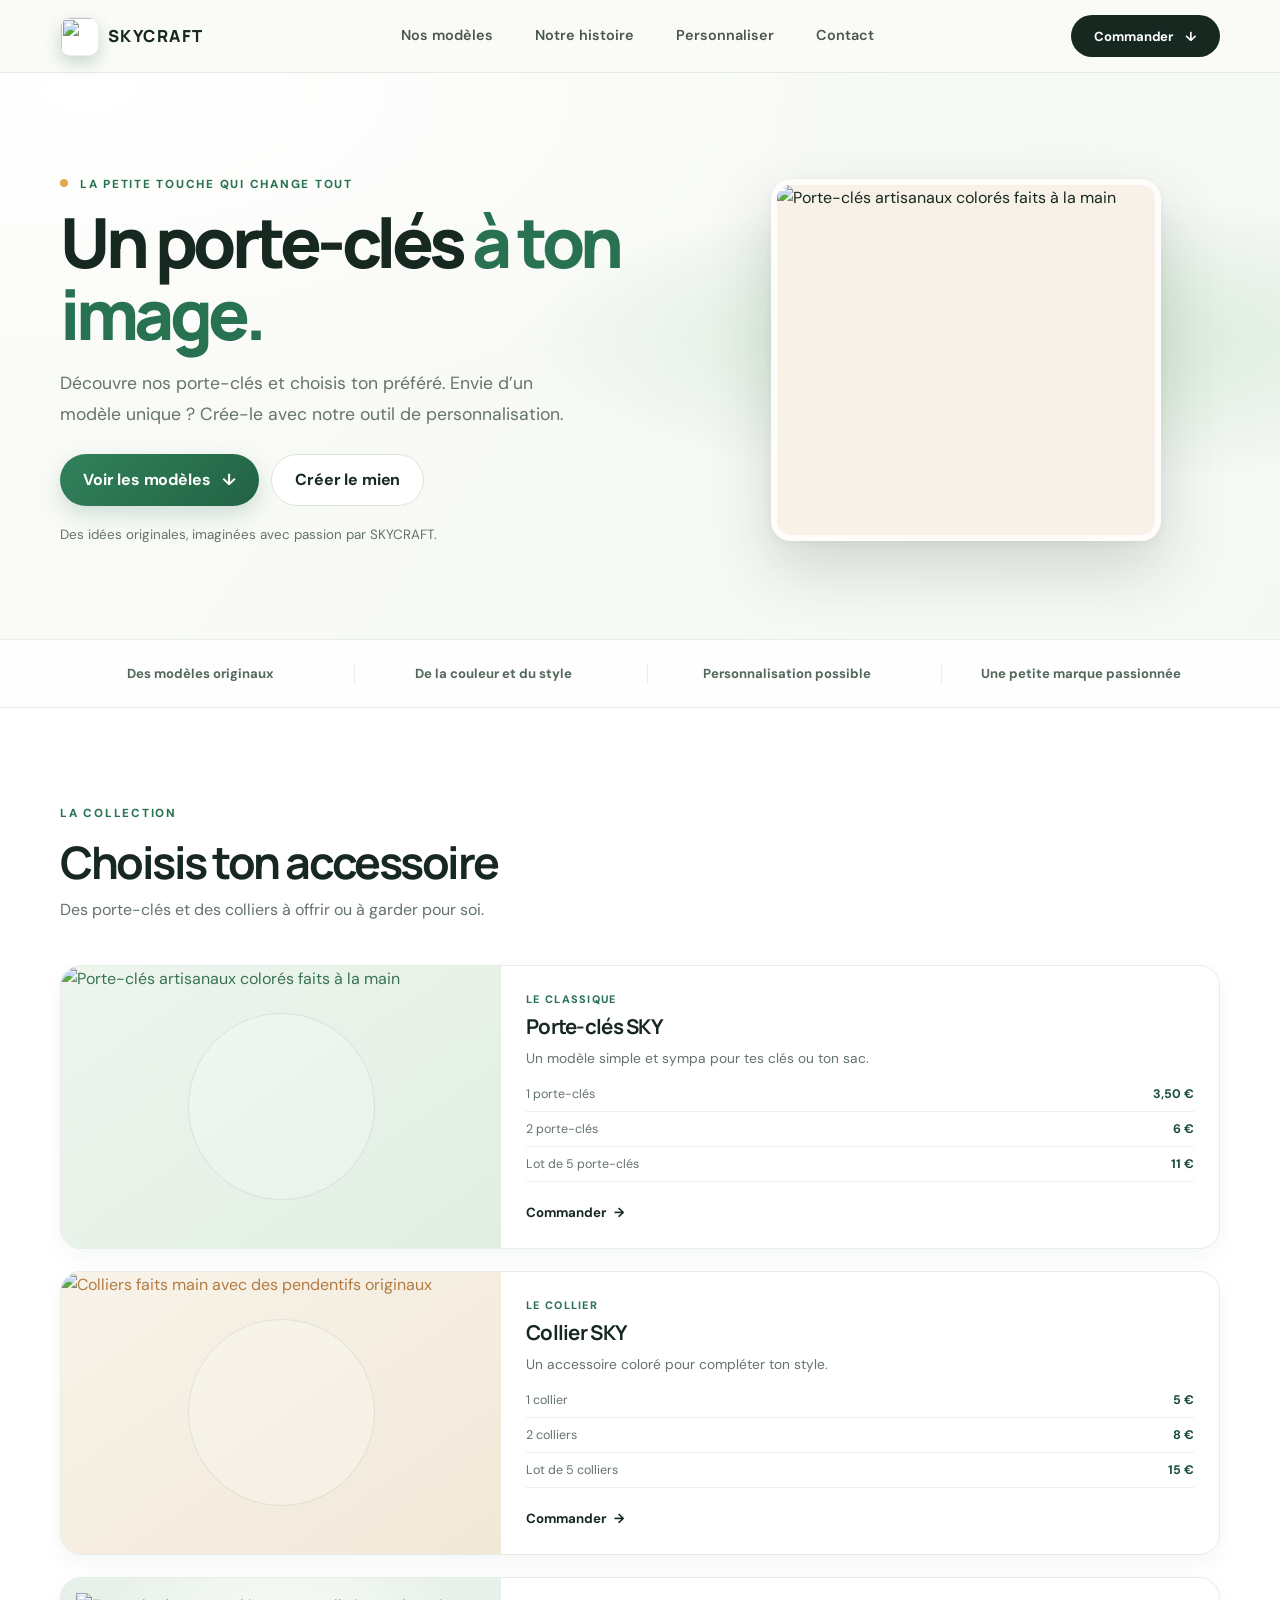
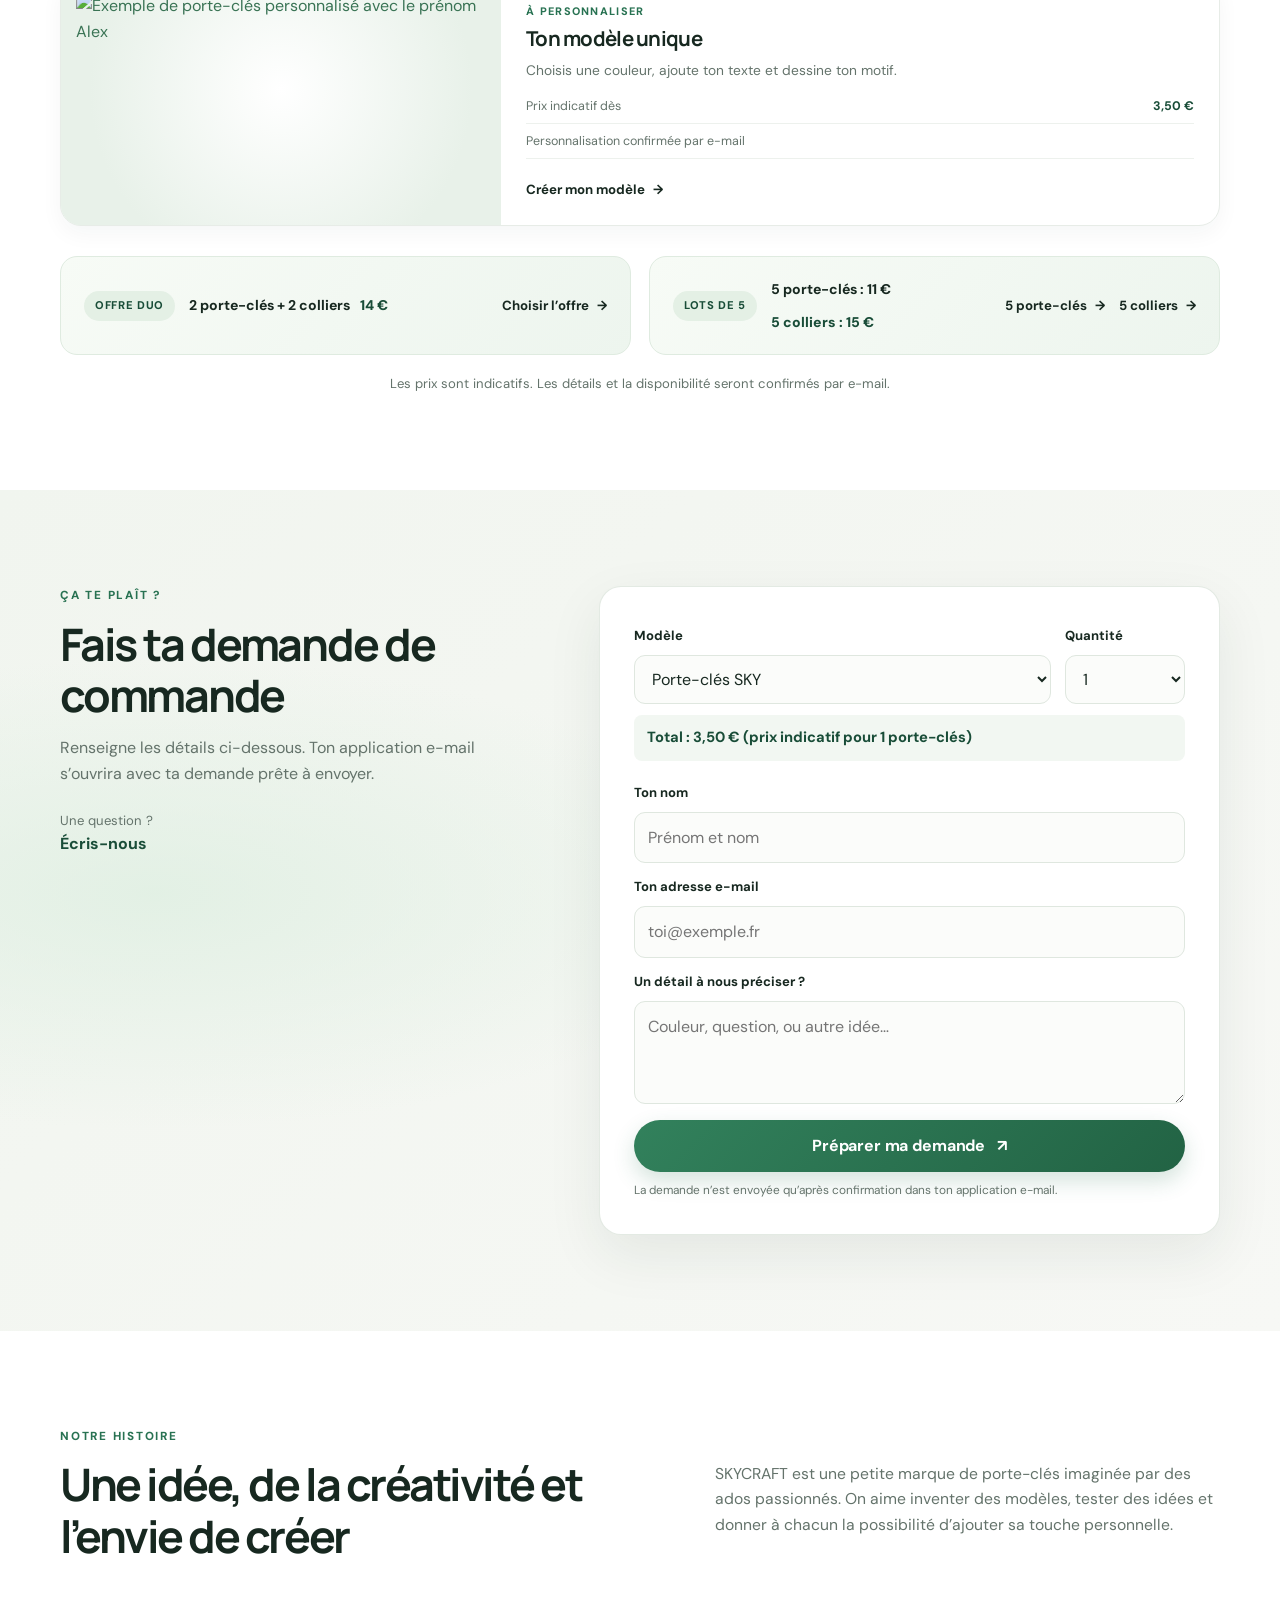
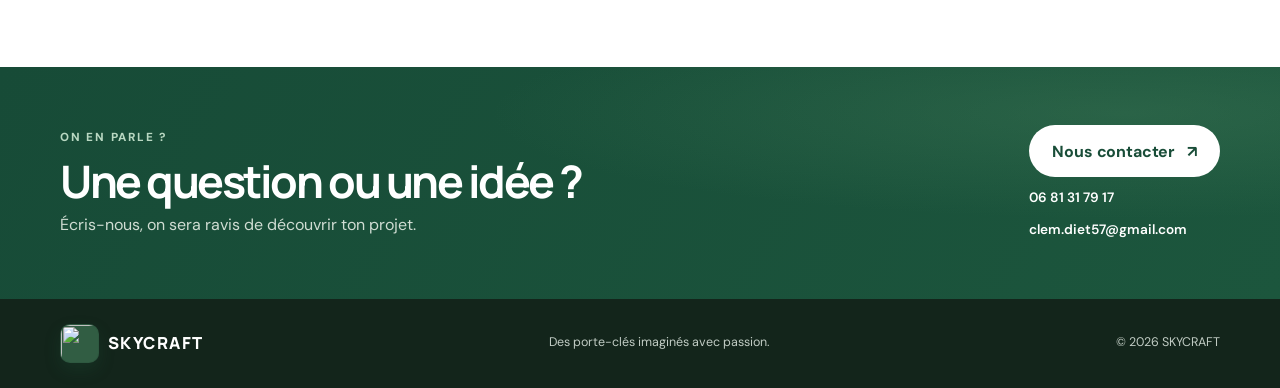
==== index.html @ ef25f9ba "Add files via upload" ====
<!DOCTYPE html>
<html lang="fr">
  <head>
    <meta charset="UTF-8" />
    <meta name="viewport" content="width=device-width, initial-scale=1.0" />
    <meta
      name="description"
      content="Découvre les porte-clés SKYCRAFT et imagine un modèle personnalisé."
    />
    <meta name="theme-color" content="#f8f7f3" />
    <title>SKYCRAFT — Des porte-clés qui te ressemblent</title>
    <link rel="icon" type="image/jpeg" href="images/logo-skycraft.jpeg" />
    <link rel="preconnect" href="https://fonts.googleapis.com" />
    <link rel="preconnect" href="https://fonts.gstatic.com" crossorigin />
    <link
      href="https://fonts.googleapis.com/css2?family=DM+Sans:wght@400;500;600;700&family=Manrope:wght@400;500;600;700;800&display=swap"
      rel="stylesheet"
    />
    <link rel="stylesheet" href="styles.css" />
  </head>
  <body>
    <header class="site-header">
      <div class="container nav-wrap">
        <a href="#top" class="brand" aria-label="Accueil SKYCRAFT">
          <img class="brand-mark" src="images/logo-skycraft.jpeg" alt="" />
          <span class="brand-name">SKYCRAFT</span>
        </a>
        <button class="nav-toggle" type="button" aria-label="Ouvrir le menu" aria-expanded="false">
          <span></span>
          <span></span>
          <span></span>
        </button>
        <nav class="main-nav" aria-label="Navigation principale">
          <a href="#collections">Nos modèles</a>
          <a href="#histoire">Notre histoire</a>
          <a href="personnaliser.html">Personnaliser</a>
          <a href="#contact">Contact</a>
        </nav>
        <a href="#commander" class="btn btn-small">Commander <span aria-hidden="true">↓</span></a>
      </div>
    </header>

    <main id="top">
      <section class="hero">
        <div class="container hero-grid">
          <div class="hero-copy">
            <p class="eyebrow"><span class="eyebrow-dot"></span> La petite touche qui change tout</p>
            <h1>Un porte-clés <span>à ton image.</span></h1>
            <p class="lead">
              Découvre nos porte-clés et choisis ton préféré. Envie d’un modèle unique ?
              Crée-le avec notre outil de personnalisation.
            </p>
            <div class="hero-actions">
              <a href="#collections" class="btn btn-primary">Voir les modèles <span aria-hidden="true">↓</span></a>
              <a href="personnaliser.html" class="btn btn-secondary">Créer le mien</a>
            </div>
            <p class="hero-note">Des idées originales, imaginées avec passion par SKYCRAFT.</p>
          </div>
          <div class="hero-art">
            <img class="hero-brand-photo" src="images/porte-cles-artisanaux.jpg" alt="Porte-clés artisanaux colorés faits à la main" />
          </div>
        </div>
      </section>

      <section class="trustbar" aria-label="Les atouts SKYCRAFT">
        <div class="container trust-grid">
          <div>Des modèles originaux</div>
          <div>De la couleur et du style</div>
          <div>Personnalisation possible</div>
          <div>Une petite marque passionnée</div>
        </div>
      </section>

      <section class="products-section section" id="collections">
        <div class="container">
          <div class="section-heading">
            <p class="eyebrow">La collection</p>
            <h2>Choisis ton accessoire</h2>
            <p>Des porte-clés et des colliers à offrir ou à garder pour soi.</p>
          </div>
          <div class="products-grid">
            <article class="product-card">
              <div class="product-art product-art-keychain">
                <img src="images/porte-cles-artisanaux.jpg" alt="Porte-clés artisanaux colorés faits à la main" loading="lazy" />
              </div>
              <div class="product-info">
                <p class="product-type">Le classique</p>
                <h3>Porte-clés SKY</h3>
                <p>Un modèle simple et sympa pour tes clés ou ton sac.</p>
                <ul class="product-prices">
                  <li>1 porte-clés <strong>3,50 €</strong></li>
                  <li>2 porte-clés <strong>6 €</strong></li>
                  <li>Lot de 5 porte-clés <strong>11 €</strong></li>
                </ul>
                <a class="product-link" href="#commander" data-product="Porte-clés">Commander <span aria-hidden="true">→</span></a>
              </div>
            </article>
            <article class="product-card">
              <div class="product-art product-art-necklace">
                <img src="images/colliers-artisanaux.jpg" alt="Colliers faits main avec des pendentifs originaux" loading="lazy" />
              </div>
              <div class="product-info">
                <p class="product-type">Le collier</p>
                <h3>Collier SKY</h3>
                <p>Un accessoire coloré pour compléter ton style.</p>
                <ul class="product-prices">
                  <li>1 collier <strong>5 €</strong></li>
                  <li>2 colliers <strong>8 €</strong></li>
                  <li>Lot de 5 colliers <strong>15 €</strong></li>
                </ul>
                <a class="product-link" href="#commander" data-product="Collier">Commander <span aria-hidden="true">→</span></a>
              </div>
            </article>
            <article class="product-card">
              <div class="product-art product-art-keychain product-art-custom">
                <img src="images/exemple-personnalise.png" alt="Exemple de porte-clés personnalisé avec le prénom Alex" loading="lazy" />
              </div>
              <div class="product-info">
                <p class="product-type">À personnaliser</p>
                <h3>Ton modèle unique</h3>
                <p>Choisis une couleur, ajoute ton texte et dessine ton motif.</p>
                <ul class="product-prices">
                  <li>Prix indicatif dès <strong>3,50 €</strong></li>
                  <li>Personnalisation confirmée par e-mail</li>
                </ul>
                <a class="product-link" href="personnaliser.html">Créer mon modèle <span aria-hidden="true">→</span></a>
              </div>
            </article>
          </div>
          <div class="offers-grid" aria-label="Offres spéciales">
            <article class="offer-card">
              <span class="offer-label">Offre duo</span>
              <p><strong>2 porte-clés + 2 colliers</strong><span>14 €</span></p>
              <a class="product-link" href="#commander" data-product="Offre duo" data-quantity="1">Choisir l’offre <span aria-hidden="true">→</span></a>
            </article>
            <article class="offer-card">
              <span class="offer-label">Lots de 5</span>
              <p><strong>5 porte-clés : 11 €</strong><span>5 colliers : 15 €</span></p>
              <div class="offer-links">
                <a class="product-link" href="#commander" data-product="Porte-clés" data-quantity="5">5 porte-clés <span aria-hidden="true">→</span></a>
                <a class="product-link" href="#commander" data-product="Collier" data-quantity="5">5 colliers <span aria-hidden="true">→</span></a>
              </div>
            </article>
          </div>
          <p class="order-note">Les prix sont indicatifs. Les détails et la disponibilité seront confirmés par e-mail.</p>
        </div>
      </section>

      <section class="order-section section" id="commander">
        <div class="container order-grid">
          <div class="order-intro">
            <p class="eyebrow">Ça te plaît ?</p>
            <h2>Fais ta demande de commande</h2>
            <p>Renseigne les détails ci-dessous. Ton application e-mail s’ouvrira avec ta demande prête à envoyer.</p>
            <p class="order-email">Une question ?<br /><a href="mailto:clem.diet57@gmail.com">Écris-nous</a></p>
          </div>
          <form class="order-form" id="order-form">
            <div class="form-row">
              <div>
                <label for="order-product">Modèle</label>
                <select id="order-product" name="product" required>
                  <option value="Porte-clés">Porte-clés SKY</option>
                  <option value="Collier">Collier SKY</option>
                  <option value="Offre duo">Offre duo — 2 porte-clés + 2 colliers</option>
                </select>
              </div>
              <div>
                <label for="order-quantity">Quantité</label>
                <select id="order-quantity" name="quantity" required>
                  <option value="1">1</option>
                  <option value="2">2</option>
                  <option value="3">3</option>
                  <option value="4">4</option>
                  <option value="5">5</option>
                  <option value="6">6</option>
                  <option value="7">7</option>
                  <option value="8">8</option>
                  <option value="9">9</option>
                  <option value="10">10</option>
                  <option value="11">11</option>
                  <option value="12">12</option>
                  <option value="13">13</option>
                  <option value="14">14</option>
                  <option value="15">15</option>
                </select>
              </div>
            </div>
            <p class="order-total" id="order-total" aria-live="polite"></p>
            <label for="order-name">Ton nom</label>
            <input id="order-name" name="name" type="text" autocomplete="name" placeholder="Prénom et nom" required />
            <label for="order-email">Ton adresse e-mail</label>
            <input id="order-email" name="email" type="email" autocomplete="email" placeholder="toi@exemple.fr" required />
            <label for="order-message">Un détail à nous préciser ?</label>
            <textarea id="order-message" name="message" rows="3" placeholder="Couleur, question, ou autre idée…"></textarea>
            <button type="submit" class="btn btn-primary">Préparer ma demande <span aria-hidden="true">↗</span></button>
            <p class="form-note" id="order-note" aria-live="polite">La demande n’est envoyée qu’après confirmation dans ton application e-mail.</p>
          </form>
        </div>
      </section>

      <section class="story-section section" id="histoire">
        <div class="container story-inner">
          <div>
            <p class="eyebrow">Notre histoire</p>
            <h2>Une idée, de la créativité et l’envie de créer</h2>
          </div>
          <p>
            SKYCRAFT est une petite marque de porte-clés imaginée par des ados passionnés.
            On aime inventer des modèles, tester des idées et donner à chacun la possibilité
            d’ajouter sa touche personnelle.
          </p>
        </div>
      </section>

      <section class="contact-section" id="contact">
        <div class="container contact-inner">
          <div>
            <p class="eyebrow">On en parle ?</p>
            <h2>Une question ou une idée ?</h2>
            <p>Écris-nous, on sera ravis de découvrir ton projet.</p>
          </div>
          <div class="contact-actions">
            <a class="btn btn-light" href="tel:+33681317917">Nous contacter <span aria-hidden="true">↗</span></a>
            <a class="contact-email" href="tel:+33681317917">06 81 31 79 17</a>
            <a class="contact-email" href="mailto:clem.diet57@gmail.com">clem.diet57@gmail.com</a>
          </div>
        </div>
      </section>
    </main>

    <footer class="site-footer">
      <div class="container footer-inner">
        <a href="#top" class="brand" aria-label="Retour en haut — SKYCRAFT">
          <img class="brand-mark" src="images/logo-skycraft.jpeg" alt="" />
          <span class="brand-name">SKYCRAFT</span>
        </a>
        <p>Des porte-clés imaginés avec passion.</p>
        <span>© <span id="year"></span> SKYCRAFT</span>
      </div>
    </footer>

    <script src="script.js"></script>
  </body>
</html>
---- styles.css ----
:root {
  color-scheme: light;
  --ink: #17241f;
  --muted: #64716b;
  --green: #2e6c52;
  --green-dark: #214e3c;
  --mint: #dceee4;
  --paper: #f8f7f3;
  --line: #e6e9e3;
  --shadow-soft: 0 16px 42px rgba(27, 47, 37, 0.08);
}

* {
  box-sizing: border-box;
}

html {
  scroll-behavior: smooth;
  scroll-padding-top: 82px;
}

body {
  margin: 0;
  background: var(--paper);
  color: var(--ink);
  font-family: "DM Sans", sans-serif;
  line-height: 1.6;
  -webkit-font-smoothing: antialiased;
}

button {
  font: inherit;
}

a {
  color: inherit;
  text-decoration: none;
}

a:focus-visible,
button:focus-visible {
  outline: 3px solid #77aa8f;
  outline-offset: 3px;
}

.container {
  width: min(1160px, calc(100% - 48px));
  margin: 0 auto;
}

.site-header {
  position: sticky;
  z-index: 10;
  top: 0;
  border-bottom: 1px solid rgba(23, 36, 31, 0.08);
  background: rgba(248, 247, 243, 0.92);
  backdrop-filter: blur(12px);
}

.nav-wrap,
.brand,
.main-nav,
.btn {
  display: flex;
  align-items: center;
}

.nav-wrap {
  min-height: 72px;
  justify-content: space-between;
  gap: 24px;
}

.brand {
  flex: 0 0 auto;
  gap: 9px;
}

.brand-mark {
  display: block;
  width: 39px;
  height: 39px;
  border: 1px solid rgba(23, 36, 31, 0.08);
  border-radius: 10px;
  background: #fff;
  object-fit: contain;
  box-shadow: 0 5px 12px rgba(46, 108, 82, 0.18);
}

.brand-name {
  font-family: "Manrope", sans-serif;
  font-size: 1.04rem;
  font-weight: 800;
  letter-spacing: 0.09em;
}

.main-nav {
  gap: clamp(20px, 4vw, 42px);
  color: #49564f;
  font-size: 0.9rem;
  font-weight: 600;
}

.main-nav a:hover,
.product-link:hover {
  color: var(--green);
}

.btn {
  min-height: 50px;
  justify-content: center;
  gap: 12px;
  border: 0;
  border-radius: 9px;
  padding: 0 20px;
  cursor: pointer;
  font-weight: 700;
  transition: background 160ms ease, transform 160ms ease, box-shadow 160ms ease;
}

.btn:hover {
  transform: translateY(-2px);
}

.btn-small {
  min-height: 40px;
  padding: 0 15px;
  background: var(--ink);
  color: #fff;
  font-size: 0.82rem;
}

.btn-small:hover {
  background: var(--green-dark);
}

.btn-primary {
  background: var(--green);
  color: #fff;
  box-shadow: 0 7px 16px rgba(46, 108, 82, 0.16);
}

.btn-primary:hover {
  background: var(--green-dark);
}

.btn-secondary {
  border: 1px solid #d6ddd6;
  background: #fff;
  color: var(--ink);
}

.btn-secondary:hover {
  border-color: var(--green);
  background: #f3f8f3;
}

.hero-actions {
  display: flex;
  flex-wrap: wrap;
  gap: 12px;
}

.nav-toggle {
  display: none;
  width: 42px;
  height: 42px;
  border: 1px solid var(--line);
  border-radius: 7px;
  background: #fff;
  cursor: pointer;
}

.nav-toggle span {
  display: block;
  width: 18px;
  height: 2px;
  margin: 4px auto;
  border-radius: 2px;
  background: var(--ink);
}

.hero {
  overflow: hidden;
  padding: 78px 0 72px;
  background:
    radial-gradient(ellipse at 78% 45%, rgba(198, 224, 206, 0.58), transparent 38%),
    linear-gradient(115deg, #fbfaf7 0%, #f8f7f3 60%, #f1f5ef 100%);
}

.hero-grid {
  display: grid;
  grid-template-columns: 1fr 0.9fr;
  align-items: center;
  gap: 50px;
}

.eyebrow {
  margin: 0 0 13px;
  color: var(--green);
  font-size: 0.73rem;
  font-weight: 800;
  letter-spacing: 0.12em;
  text-transform: uppercase;
}

.eyebrow-dot {
  display: inline-block;
  width: 8px;
  height: 8px;
  margin-right: 7px;
  border-radius: 50%;
  background: #e1a94f;
  vertical-align: 1px;
}

h1,
h2,
h3,
p {
  margin-top: 0;
}

h1,
h2,
h3 {
  font-family: "Manrope", sans-serif;
  line-height: 1.15;
}

h1 {
  max-width: 650px;
  margin-bottom: 18px;
  font-size: clamp(2.8rem, 5.4vw, 4.7rem);
  font-weight: 700;
  letter-spacing: -0.06em;
  line-height: 1.04;
}

h1 span,
h2 span {
  color: var(--green);
}

.lead {
  max-width: 480px;
  margin-bottom: 24px;
  color: var(--muted);
  font-size: 1.08rem;
  line-height: 1.75;
}

.hero-note {
  margin: 18px 0 0;
  color: var(--muted);
  font-size: 0.84rem;
}

.hero-art {
  position: relative;
  display: grid;
  min-height: 355px;
  place-items: center;
}

.hero-brand-photo {
  display: block;
  width: min(100%, 390px);
  aspect-ratio: 1.08;
  max-height: 370px;
  border: 6px solid rgba(255, 255, 255, 0.85);
  border-radius: 20px;
  background: #f7f1e7;
  box-shadow: 0 28px 65px rgba(33, 60, 43, 0.18), 0 3px 10px rgba(33, 60, 43, 0.06);
  object-fit: cover;
  object-position: center;
}

.art-circle {
  position: absolute;
  width: 320px;
  height: 320px;
  border: 1px solid rgba(46, 108, 82, 0.17);
  border-radius: 50%;
  background: rgba(220, 238, 228, 0.42);
}

.accessory-card {
  position: absolute;
  z-index: 1;
  display: flex;
  width: 205px;
  height: 225px;
  flex-direction: column;
  align-items: center;
  justify-content: center;
  border: 1px solid rgba(23, 36, 31, 0.07);
  border-radius: 18px;
  background: #fff;
  box-shadow: 0 24px 60px rgba(27, 47, 37, 0.16);
}

.keychain-card {
  top: 21px;
  left: 3%;
  color: #397354;
  transform: rotate(-7deg);
}

.necklace-card {
  right: 2%;
  bottom: 14px;
  color: #b27b42;
  transform: rotate(6deg);
}

.accessory-label {
  color: var(--muted);
  font-size: 0.67rem;
  font-weight: 600;
}

.accessory-card svg {
  width: 126px;
  height: 126px;
  margin: 4px 0;
}

.accessory-card strong {
  color: var(--ink);
  font-family: "Manrope", sans-serif;
  font-size: 1rem;
}

.hero-spark {
  position: absolute;
  z-index: 2;
  color: #d1a84e;
}

.spark-one {
  top: 33px;
  right: 13%;
  font-size: 1.6rem;
}

.spark-two {
  bottom: 16px;
  left: 15%;
  font-size: 1.4rem;
}

.section {
  padding: 84px 0;
}

.trustbar {
  border-top: 1px solid var(--line);
  border-bottom: 1px solid var(--line);
  background: #fff;
}

.trust-grid {
  display: grid;
  grid-template-columns: repeat(4, 1fr);
  gap: 14px;
  padding: 21px 0;
  color: var(--green-dark);
  font-size: 0.8rem;
  font-weight: 700;
  text-align: center;
}

.products-section {
  background: #fff;
}

.section-heading {
  max-width: 600px;
  margin-bottom: 34px;
}

.section-heading h2,
.story-inner h2,
.contact-inner h2 {
  margin-bottom: 10px;
  font-size: clamp(1.9rem, 4vw, 2.8rem);
  font-weight: 700;
  letter-spacing: -0.05em;
}

.section-heading > p:last-child,
.story-inner > p,
.contact-inner > div > p:last-child {
  margin-bottom: 0;
  color: var(--muted);
}

.products-grid {
  display: grid;
  grid-template-columns: 1fr;
  gap: 18px;
}

.product-card {
  display: grid;
  grid-template-columns: minmax(220px, 0.38fr) minmax(0, 0.62fr);
  align-items: stretch;
  overflow: hidden;
  border: 1px solid #e8ebe5;
  border-radius: 16px;
  background: #fff;
  box-shadow: 0 4px 16px rgba(27, 47, 37, 0.035);
  transition: transform 180ms ease, box-shadow 180ms ease;
}

.product-card:hover {
  transform: translateY(-4px);
  box-shadow: var(--shadow-soft);
}

.product-art {
  display: grid;
  min-height: 205px;
  place-items: center;
}

.product-art-keychain {
  background: #e8f1e9;
  color: #397354;
}

.product-art-necklace {
  background: #f5eee3;
  color: #b27b42;
}

.product-art svg {
  width: 140px;
  height: 140px;
  filter: drop-shadow(0 10px 12px rgba(23, 36, 31, 0.12));
}

.product-art img {
  display: block;
  width: 100%;
  height: 100%;
  min-height: 225px;
  object-fit: cover;
}

.product-art-custom img {
  padding: 15px;
  background:
    radial-gradient(circle at 50% 45%, #fff 0%, #e8f1e9 74%);
  object-fit: contain;
}

.product-info {
  display: flex;
  flex: 1;
  flex-direction: column;
  align-items: flex-start;
  padding: 22px;
}

.product-type {
  margin-bottom: 7px;
  color: var(--green);
  font-size: 0.68rem;
  font-weight: 800;
  letter-spacing: 0.12em;
  text-transform: uppercase;
}

.product-info h3 {
  margin-bottom: 8px;
  font-size: 1.28rem;
}

.product-info > p:not(.product-type) {
  margin-bottom: 16px;
  color: var(--muted);
  font-size: 0.86rem;
}

.product-prices {
  display: grid;
  width: 100%;
  gap: 8px;
  margin: 0 0 20px;
  padding: 0;
  color: var(--muted);
  font-size: 0.78rem;
  list-style: none;
}

.product-prices li {
  display: flex;
  justify-content: space-between;
  gap: 15px;
  border-bottom: 1px solid #edf0eb;
  padding-bottom: 6px;
}

.product-prices strong {
  color: var(--green-dark);
}

.offer-card {
  display: flex;
  align-items: center;
  justify-content: space-between;
  gap: 18px;
  border: 1px solid #dfe9df;
  border-radius: 13px;
  padding: 18px 20px;
  background: linear-gradient(135deg, #f5faf5, #eef5ef);
}

.offers-grid {
  display: grid;
  grid-template-columns: repeat(2, minmax(0, 1fr));
  gap: 16px;
  margin-top: 24px;
}

.offers-grid .offer-card {
  flex-wrap: wrap;
  justify-content: flex-start;
  gap: 10px 14px;
}

.offers-grid .offer-card p {
  flex: 1 1 140px;
}

.offer-links {
  display: flex;
  flex-wrap: wrap;
  gap: 8px 14px;
}

.offer-label {
  flex: 0 0 auto;
  border-radius: 999px;
  padding: 6px 11px;
  background: #e4f0e5;
  color: var(--green-dark);
  font-size: 0.7rem;
  font-weight: 800;
  letter-spacing: 0.06em;
  text-transform: uppercase;
}

.offer-card p {
  display: flex;
  flex-wrap: wrap;
  align-items: baseline;
  gap: 10px;
  margin: 0 auto 0 0;
  font-size: 0.88rem;
}

.offer-card p span {
  color: var(--green-dark);
  font-weight: 800;
}

.offer-card .product-link {
  flex: 0 0 auto;
}

.product-link {
  display: inline-flex;
  align-items: center;
  gap: 8px;
  color: var(--ink);
  font-size: 0.83rem;
  font-weight: 700;
  transition: color 160ms ease;
}

.order-note {
  margin: 18px 0 0;
  color: var(--muted);
  font-size: 0.82rem;
  text-align: center;
}

.order-section {
  background:
    radial-gradient(ellipse at 15% 50%, rgba(220, 238, 228, 0.7), transparent 36%),
    #f0f4ef;
}

.order-grid {
  display: grid;
  grid-template-columns: 0.85fr 1.15fr;
  align-items: start;
  gap: clamp(32px, 7vw, 80px);
}

.order-intro h2 {
  margin-bottom: 14px;
  font-family: "Manrope", sans-serif;
  font-size: clamp(2rem, 4vw, 2.8rem);
  letter-spacing: -0.05em;
  line-height: 1.15;
}

.order-intro > p:not(.eyebrow) {
  color: var(--muted);
}

.order-email {
  margin-top: 24px;
  color: var(--muted);
  font-size: 0.82rem;
}

.order-email a {
  color: var(--green-dark);
  font-size: 1rem;
  font-weight: 700;
}

.order-form {
  display: grid;
  gap: 9px;
  border: 1px solid #e6ebe4;
  border-radius: 16px;
  padding: 30px;
  background: #fff;
  box-shadow: var(--shadow-soft);
}

.order-form label {
  margin-top: 4px;
  font-size: 0.82rem;
  font-weight: 700;
}

.order-form input,
.order-form select,
.order-form textarea {
  width: 100%;
  min-width: 0;
  border: 1px solid #dfe5df;
  border-radius: 8px;
  padding: 12px 13px;
  background: #fafbf9;
  color: var(--ink);
  font: inherit;
  transition: border-color 160ms ease, background 160ms ease;
}

.order-form input:focus,
.order-form select:focus,
.order-form textarea:focus {
  border-color: #77aa8f;
  background: #fff;
}

.order-form textarea {
  resize: vertical;
}

.order-form input:focus-visible,
.order-form select:focus-visible,
.order-form textarea:focus-visible {
  outline: 3px solid #77aa8f;
  outline-offset: 2px;
}

.form-row {
  display: grid;
  grid-template-columns: 1fr 120px;
  gap: 14px;
}

.form-row > div {
  display: grid;
  gap: 9px;
}

.order-form .btn {
  margin-top: 7px;
}

.form-note {
  margin: 0;
  color: var(--muted);
  font-size: 0.74rem;
}

.order-total {
  margin: 2px 0 8px;
  border-radius: 8px;
  padding: 11px 13px;
  background: #f2f7f2;
  color: var(--green-dark);
  font-size: 0.92rem;
  font-weight: 700;
}

.story-section {
  background: #fff;
}

.story-inner {
  display: grid;
  grid-template-columns: 1fr 0.85fr;
  align-items: center;
  gap: 60px;
}

.story-inner > p {
  font-size: 0.98rem;
}

.contact-section {
  padding: 46px 0;
  background: var(--green-dark);
  color: #fff;
}

.contact-inner {
  display: grid;
  grid-template-columns: 1fr auto;
  align-items: center;
  gap: 8px 30px;
}

.contact-inner .eyebrow {
  margin-bottom: 8px;
  color: #b9d8c2;
}

.contact-inner h2 {
  margin-bottom: 6px;
}

.contact-inner > div > p:last-child {
  color: #d0ddd3;
}

.contact-actions {
  display: grid;
  justify-items: start;
  gap: 10px;
}

.contact-email {
  color: #fff;
  font-size: 0.85rem;
  font-weight: 600;
}

.contact-email:hover {
  text-decoration: underline;
}

.btn-light {
  background: #fff;
  color: var(--green-dark);
}

.btn-light:hover {
  background: var(--mint);
}

.site-footer {
  padding: 20px 0;
  background: #142019;
  color: #c1ccc4;
}

.footer-inner {
  display: flex;
  align-items: center;
  justify-content: space-between;
  gap: 18px;
}

.footer-inner .brand-name {
  color: #fff;
}

.footer-inner .brand-mark {
  background: #315d43;
}

.footer-inner p,
.footer-inner > span {
  margin: 0;
  font-size: 0.78rem;
}

.customize-hero {
  padding: 58px 0 42px;
  background:
    radial-gradient(ellipse at 82% 45%, rgba(198, 224, 206, 0.46), transparent 34%),
    var(--paper);
}

.customize-heading {
  max-width: 760px;
  text-align: center;
}

.customize-heading .eyebrow {
  justify-content: center;
}

.customize-heading h1 {
  max-width: none;
  margin-bottom: 14px;
  font-size: clamp(2.4rem, 5vw, 3.8rem);
}

.customize-heading > p:last-child {
  max-width: 650px;
  margin: 0 auto;
  color: var(--muted);
}

.customize-section {
  padding: 26px 0 72px;
  background: #edf3ed;
}

.customize-grid {
  display: grid;
  grid-template-columns: 0.9fr 1.1fr;
  align-items: start;
  gap: clamp(28px, 6vw, 72px);
}

.custom-preview-panel {
  position: sticky;
  top: 88px;
  border: 1px solid #e4e9e2;
  border-radius: 18px;
  padding: 22px;
  background: #fff;
  box-shadow: var(--shadow-soft);
  text-align: center;
}

.preview-heading {
  display: flex;
  align-items: center;
  justify-content: space-between;
  gap: 12px;
}

.preview-kicker {
  margin: 0;
  color: var(--green);
  font-size: 0.7rem;
  font-weight: 800;
  letter-spacing: 0.14em;
}

.live-badge {
  display: inline-flex;
  align-items: center;
  gap: 7px;
  border: 1px solid #e2eee4;
  border-radius: 999px;
  padding: 5px 9px;
  background: #f5faf5;
  color: var(--green-dark);
  font-size: 0.66rem;
  font-weight: 700;
}

.live-badge span {
  width: 7px;
  height: 7px;
  border-radius: 50%;
  background: #53a66c;
  box-shadow: 0 0 0 3px rgba(83, 166, 108, 0.13);
}

.custom-preview {
  display: grid;
  min-height: 285px;
  place-items: center;
  overflow: hidden;
  border: 1px solid #edf0eb;
  border-radius: 13px;
  margin-top: 12px;
  background:
    radial-gradient(circle at 50% 45%, #fff 0%, #f8faf7 72%);
}

.custom-keychain {
  display: block;
  width: 100%;
  max-width: 440px;
  height: auto;
  touch-action: none;
  cursor: crosshair;
}

.preview-caption {
  margin: 8px 0 18px;
  color: var(--muted);
  font-size: 0.76rem;
}

.designer-controls {
  display: grid;
  gap: 12px;
  border-top: 1px solid var(--line);
  padding-top: 17px;
  text-align: left;
}

.designer-step {
  overflow: hidden;
  border: 1px solid #e3ebe2;
  border-radius: 15px;
  background: #fff;
}

.designer-step > summary {
  position: relative;
  padding: 13px 42px 13px 15px;
  color: var(--green-dark);
  cursor: pointer;
  font-size: 0.83rem;
  font-weight: 800;
  list-style: none;
}

.designer-step > summary::-webkit-details-marker {
  display: none;
}

.designer-step > summary::after {
  position: absolute;
  top: 50%;
  right: 15px;
  content: "+";
  font-size: 1.15rem;
  transform: translateY(-50%);
}

.designer-step[open] > summary {
  border-bottom: 1px solid #edf1ec;
  background: #fbfcfa;
}

.designer-step[open] > summary::after {
  content: "−";
}

.designer-step-content {
  display: grid;
  gap: 12px;
  padding: 15px;
}

.designer-step-content > label:not(.color-control) {
  color: var(--ink);
  font-size: 0.78rem;
  font-weight: 700;
}

.designer-step-content > select,
.designer-step-content > input[type="text"] {
  width: 100%;
  min-width: 0;
  border: 1px solid #dfe5df;
  border-radius: 10px;
  padding: 10px 12px;
  background: #fbfcfa;
  color: var(--ink);
  font: inherit;
}

.designer-step-content > .color-control {
  display: flex;
  grid-template-columns: none;
  align-items: center;
  justify-content: space-between;
  gap: 12px;
}

.designer-step-content > .color-control input {
  flex: 0 0 44px;
}

.designer-controls > label,
.control-label,
.color-control,
.size-control {
  color: var(--ink);
  font-size: 0.78rem;
  font-weight: 700;
}

.designer-controls output {
  float: right;
  color: var(--green);
}

.designer-controls input[type="range"] {
  width: 100%;
  accent-color: var(--green);
}

.tool-buttons {
  display: flex;
  flex-wrap: wrap;
  gap: 8px;
}

.tool-button,
.tool-action {
  min-height: 39px;
  border: 1px solid #e0e6df;
  border-radius: 8px;
  padding: 7px 11px;
  background: #fff;
  color: var(--ink);
  cursor: pointer;
  font: inherit;
  transition: border-color 150ms ease, background 150ms ease, color 150ms ease, transform 150ms ease;
}

.tool-button {
  font-size: 0.76rem;
  font-weight: 700;
}

.tool-button[data-tool="draw"] {
  font-size: 0.75rem;
  font-weight: 700;
}

.tool-button.is-active {
  border-color: var(--green);
  background: #e8f1e9;
  color: var(--green-dark);
  box-shadow: inset 0 0 0 1px rgba(46, 108, 82, 0.12);
}

.designer-options {
  display: grid;
  grid-template-columns: 1fr 1fr;
  gap: 12px 16px;
  margin-top: 2px;
}

.color-control,
.size-control {
  display: grid;
  grid-template-columns: 1fr auto;
  align-items: center;
  gap: 6px 9px;
}

.color-control input {
  grid-column: 2;
  grid-row: 1 / span 2;
  width: 42px;
  height: 34px;
  border: 1px solid var(--line);
  border-radius: 8px;
  padding: 2px;
  background: #fff;
  cursor: pointer;
}

.size-control input {
  grid-column: 1 / -1;
  flex: 1;
  min-width: 55px;
}

.designer-options select {
  grid-column: 1 / -1;
  width: 100%;
  min-width: 0;
  border: 1px solid #dfe5df;
  border-radius: 8px;
  padding: 8px 10px;
  background: #fbfcfa;
  color: var(--ink);
  font: inherit;
  font-size: 0.78rem;
}

.designer-options output {
  float: none;
  color: var(--green);
  font-size: 0.74rem;
  font-weight: 700;
}

.designer-palette,
.designer-presets,
.text-design-options {
  display: grid;
  gap: 8px;
}

.palette-swatches {
  display: flex;
  flex-wrap: wrap;
  gap: 9px;
}

.palette-swatch {
  width: 29px;
  height: 29px;
  border: 2px solid #fff;
  border-radius: 50%;
  background: var(--swatch-color, #17241f);
  box-shadow: 0 0 0 1px #dce2dc;
  cursor: pointer;
  transition: transform 140ms ease, box-shadow 140ms ease;
}

.palette-swatch[data-color="#17241f"] { --swatch-color: #17241f; }
.palette-swatch[data-color="#ffffff"] { --swatch-color: #fff; }
.palette-swatch[data-color="#e7b84b"] { --swatch-color: #e7b84b; }
.palette-swatch[data-color="#e87575"] { --swatch-color: #e87575; }
.palette-swatch[data-color="#6f8fe8"] { --swatch-color: #6f8fe8; }
.palette-swatch[data-color="#aa79cb"] { --swatch-color: #aa79cb; }

.palette-swatch.is-selected {
  box-shadow: 0 0 0 2px var(--green);
  transform: scale(1.08);
}

.preset-buttons {
  display: flex;
  flex-wrap: wrap;
  gap: 7px;
}

.designer-actions {
  display: flex;
  flex-wrap: wrap;
  gap: 8px;
  margin-top: 2px;
}

.tool-action {
  font-size: 0.74rem;
  font-weight: 700;
}

.tool-action:hover,
.tool-button:hover {
  border-color: var(--green);
  transform: translateY(-1px);
}

.tool-action:disabled {
  cursor: not-allowed;
  opacity: 0.45;
  transform: none;
}

.designer-file-actions .btn {
  min-height: 42px;
  padding: 0 14px;
  font-size: 0.76rem;
}

.designer-order-link {
  min-height: 46px;
  margin-top: 2px;
}

.custom-order-intro {
  margin: -2px 0 5px;
  color: var(--muted);
  font-size: 0.84rem;
}

.designer-status {
  margin: 0;
  border-radius: 8px;
  padding: 9px 11px;
  background: #f2f7f2;
  color: var(--green-dark);
  font-size: 0.73rem;
}

.tool-help {
  margin: 0;
  color: var(--muted);
  font-size: 0.73rem;
  line-height: 1.5;
}

.customize-form {
  display: grid;
  gap: 11px;
  border: 1px solid #e4e9e2;
  border-radius: 18px;
  padding: 30px;
  background: #fff;
  box-shadow: var(--shadow-soft);
}

.customize-form .eyebrow {
  margin-bottom: 0;
}

.customize-form h2 {
  margin: 0 0 7px;
  font-family: "Manrope", sans-serif;
  font-size: 1.65rem;
  letter-spacing: -0.04em;
}

.customize-form label {
  margin-top: 5px;
  font-size: 0.82rem;
  font-weight: 700;
}

.customize-form label span {
  color: var(--muted);
  font-size: 0.75rem;
  font-weight: 400;
}

.customize-form input,
.customize-form select,
.customize-form textarea {
  width: 100%;
  min-width: 0;
  border: 1px solid #dfe5df;
  border-radius: 8px;
  padding: 12px 13px;
  background: #fafbf9;
  color: var(--ink);
  font: inherit;
}

.customize-form input:focus,
.customize-form select:focus,
.customize-form textarea:focus {
  border-color: #77aa8f;
  outline: 3px solid rgba(119, 170, 143, 0.2);
}

.custom-text-help {
  margin: -7px 0 0;
  color: var(--muted);
  font-size: 0.72rem;
}

.customize-form textarea {
  resize: vertical;
}

.customize-form input:focus-visible,
.customize-form select:focus-visible,
.customize-form textarea:focus-visible {
  outline: 3px solid #77aa8f;
  outline-offset: 2px;
}

.customize-form .btn {
  margin-top: 8px;
}

.custom-price-note {
  margin: -4px 0 0;
  color: var(--muted);
  font-size: 0.74rem;
}

.customize-note {
  margin: 0;
  color: var(--muted);
  font-size: 0.74rem;
}

.customize-back {
  padding: 24px 0;
  background: #fff;
}

.customize-back .text-link {
  color: var(--green-dark);
  font-size: 0.88rem;
  font-weight: 700;
}

@media (max-width: 900px) {
  .hero-grid {
    gap: 20px;
  }

  .products-grid {
    grid-template-columns: 1fr;
  }

  .hero-art {
    min-height: 320px;
  }

  .art-circle {
    width: 280px;
    height: 280px;
  }

  .accessory-card {
    width: 175px;
    height: 205px;
  }

  .product-art {
    min-height: 100%;
  }

  .product-art svg {
    width: 115px;
    height: 115px;
  }

  .product-info {
    padding: 18px 16px;
  }
}

@media (max-width: 680px) {
  html {
    scroll-padding-top: 72px;
  }

  .container {
    width: min(100% - 36px, 540px);
  }

  .nav-wrap {
    min-height: 66px;
  }

  .nav-toggle {
    display: block;
    order: 3;
  }

  .btn-small {
    display: none;
  }

  .main-nav {
    position: absolute;
    top: 100%;
    right: 0;
    left: 0;
    display: none;
    align-items: stretch;
    gap: 0;
    border-bottom: 1px solid var(--line);
    padding: 8px 18px 14px;
    background: var(--paper);
  }

  .main-nav.is-open {
    display: flex;
    flex-direction: column;
  }

  .main-nav a {
    padding: 11px 0;
  }

  .main-nav a + a {
    border-top: 1px solid var(--line);
  }

  .hero {
    padding: 48px 0 35px;
  }

  .hero-grid {
    grid-template-columns: 1fr;
    gap: 12px;
  }

  h1 {
    font-size: clamp(2.55rem, 11vw, 3.8rem);
  }

  .lead {
    font-size: 0.98rem;
  }

  .hero-art {
    min-height: 300px;
    margin: 0 -7px;
  }

  .art-circle {
    width: 260px;
    height: 260px;
  }

  .accessory-card {
    width: 165px;
    height: 190px;
  }

  .accessory-card svg {
    width: 108px;
    height: 108px;
  }

  .section {
    padding: 56px 0;
  }

  .trust-grid {
    grid-template-columns: repeat(2, 1fr);
    gap: 10px;
    font-size: 0.74rem;
  }

  .products-grid {
    grid-template-columns: 1fr;
    gap: 14px;
  }

  .offers-grid {
    grid-template-columns: 1fr;
  }

  .offers-grid .offer-card {
    align-items: flex-start;
  }

  .product-card {
    grid-template-columns: minmax(170px, 0.38fr) minmax(0, 0.62fr);
  }

  .product-art {
    min-height: 100%;
  }

  .product-info {
    padding: 17px;
  }

  .story-inner {
    grid-template-columns: 1fr;
    gap: 14px;
  }

  .order-grid {
    grid-template-columns: 1fr;
    gap: 22px;
  }

  .customize-grid {
    grid-template-columns: 1fr;
    gap: 18px;
  }

  .custom-preview-panel {
    position: static;
  }

  .order-form {
    padding: 20px 16px;
  }

  .customize-form {
    padding: 21px 17px;
  }

  .contact-inner {
    grid-template-columns: 1fr;
    gap: 14px;
  }

  .contact-inner .btn {
    justify-self: start;
  }

  .footer-inner {
    align-items: flex-start;
    flex-direction: column;
    gap: 10px;
  }
}

@media (max-width: 390px) {
  .container {
    width: calc(100% - 28px);
  }

  .product-card {
    grid-template-columns: minmax(110px, 0.36fr) minmax(0, 0.64fr);
  }

  .product-art {
    min-height: 100%;
  }

  .product-info {
    padding: 17px 19px 20px;
  }
}

/* Refined visual system */
:root {
  --ink: #172820;
  --muted: #64736b;
  --green: #287252;
  --green-dark: #194d38;
  --mint: #e4f0e7;
  --paper: #f7f8f5;
  --line: #e4e9e4;
  --shadow-soft: 0 22px 55px rgba(28, 54, 41, 0.1);
}

::selection {
  background: #d3e8d8;
  color: var(--green-dark);
}

body {
  background: var(--paper);
}

.site-header {
  border-bottom-color: rgba(31, 57, 43, 0.09);
  background: rgba(250, 251, 248, 0.9);
  backdrop-filter: blur(18px);
}

.brand-mark {
  border-radius: 10px;
  background: #fff;
  box-shadow: 0 7px 16px rgba(31, 91, 64, 0.22);
}

.main-nav a {
  position: relative;
  padding: 8px 0;
  transition: color 160ms ease;
}

.main-nav a::after {
  position: absolute;
  right: 0;
  bottom: 1px;
  left: 0;
  height: 2px;
  border-radius: 2px;
  background: var(--green);
  content: "";
  transform: scaleX(0);
  transform-origin: left;
  transition: transform 160ms ease;
}

.main-nav a:hover,
.main-nav a[aria-current="page"] {
  color: var(--green-dark);
}

.main-nav a:hover::after,
.main-nav a[aria-current="page"]::after {
  transform: scaleX(1);
}

.btn {
  min-height: 52px;
  border-radius: 999px;
  padding-inline: 23px;
  letter-spacing: -0.01em;
}

.btn-small {
  min-height: 42px;
  border-radius: 999px;
}

.btn-primary {
  background: linear-gradient(135deg, #32815c, #226344);
  box-shadow: 0 9px 22px rgba(40, 114, 82, 0.2);
}

.btn-primary:hover {
  background: linear-gradient(135deg, #286e4e, #194d38);
  box-shadow: 0 12px 25px rgba(40, 114, 82, 0.25);
}

.btn-secondary {
  border-color: #dce5dc;
  border-radius: 999px;
}

.hero {
  position: relative;
  padding-block: 92px 84px;
  background:
    radial-gradient(ellipse at 79% 47%, rgba(196, 225, 203, 0.72), transparent 35%),
    radial-gradient(ellipse at 7% 3%, rgba(255, 255, 255, 0.95), transparent 46%),
    linear-gradient(125deg, #fafbf8 0%, #f5f8f3 100%);
}

.hero-grid {
  gap: clamp(42px, 7vw, 88px);
}

.eyebrow {
  letter-spacing: 0.15em;
}

h1 {
  font-weight: 800;
  letter-spacing: -0.065em;
}

.lead {
  max-width: 510px;
  font-size: 1.1rem;
}

.hero-art {
  min-height: 390px;
}

.art-circle {
  width: 350px;
  height: 350px;
  border-color: rgba(46, 108, 82, 0.12);
  background: radial-gradient(circle at 50% 45%, rgba(226, 241, 229, 0.92), rgba(214, 233, 219, 0.24) 70%);
  box-shadow: inset 0 0 60px rgba(255, 255, 255, 0.5);
}

.accessory-card {
  width: 218px;
  height: 238px;
  border-color: rgba(255, 255, 255, 0.86);
  border-radius: 24px;
  box-shadow: 0 28px 65px rgba(33, 60, 43, 0.18), 0 3px 10px rgba(33, 60, 43, 0.06);
}

.keychain-card {
  background: linear-gradient(155deg, #fff, #f8fbf7);
}

.necklace-card {
  background: linear-gradient(155deg, #fff, #fbf8f2);
}

.section {
  padding-block: 96px;
}

.trustbar {
  border-color: #e9eee8;
  background: rgba(255, 255, 255, 0.88);
}

.trust-grid {
  padding-block: 23px;
  color: #53675b;
  font-size: 0.82rem;
}

.trust-grid > div + div {
  border-left: 1px solid #e8eee8;
}

.products-section {
  background: #fff;
}

.section-heading {
  max-width: 650px;
  margin-bottom: 42px;
}

.section-heading h2,
.story-inner h2,
.contact-inner h2 {
  letter-spacing: -0.055em;
}

.products-grid {
  gap: 22px;
}

.product-card {
  border-color: #e7ece7;
  border-radius: 21px;
  box-shadow: 0 8px 22px rgba(27, 47, 37, 0.045);
}

.product-card:hover {
  transform: translateY(-6px);
  box-shadow: 0 24px 48px rgba(27, 47, 37, 0.12);
}

.product-art {
  position: relative;
  isolation: isolate;
  overflow: hidden;
  min-height: 225px;
}

.product-art::before {
  position: absolute;
  z-index: -1;
  width: 185px;
  height: 185px;
  border: 1px solid rgba(46, 108, 82, 0.12);
  border-radius: 50%;
  background: rgba(255, 255, 255, 0.24);
  content: "";
}

.product-art-keychain {
  background: linear-gradient(145deg, #edf5ed, #e1eee3);
}

.product-art-necklace {
  background: linear-gradient(145deg, #f8f3e9, #f1e8d8);
}

.product-art svg {
  transition: transform 220ms ease;
}

.product-art img {
  transition: transform 220ms ease;
}

.product-card:hover .product-art svg {
  transform: translateY(-4px) scale(1.04);
}

.product-card:hover .product-art img {
  transform: scale(1.035);
}

.product-info > .product-link {
  margin-top: auto;
}

.product-info {
  padding: 25px;
}

.product-info h3 {
  letter-spacing: -0.035em;
}

.product-prices li {
  border-bottom-color: #edf1ed;
}

.product-link {
  transition: color 160ms ease, gap 160ms ease;
}

.product-link:hover {
  gap: 12px;
}

.offers-grid {
  gap: 18px;
  margin-top: 30px;
}

.offer-card {
  border-color: #dfebe0;
  border-radius: 17px;
  padding: 21px 23px;
  background: linear-gradient(135deg, #f7fbf6, #edf5ee);
}

.order-section {
  background:
    radial-gradient(ellipse at 12% 48%, rgba(223, 239, 226, 0.82), transparent 38%),
    linear-gradient(135deg, #f1f5ef, #f7f8f5);
}

.order-form,
.customize-form {
  border-color: rgba(224, 232, 224, 0.9);
  border-radius: 22px;
  padding: 34px;
  box-shadow: 0 20px 55px rgba(27, 47, 37, 0.08);
}

.order-form input,
.order-form select,
.order-form textarea,
.customize-form input,
.customize-form select,
.customize-form textarea,
.designer-options select {
  border-color: #dfe7df;
  border-radius: 11px;
  background: #fbfcfa;
}

.order-form input:focus,
.order-form select:focus,
.order-form textarea:focus,
.customize-form input:focus,
.customize-form select:focus,
.customize-form textarea:focus,
.designer-options select:focus {
  border-color: #70a989;
  outline-color: rgba(90, 153, 113, 0.2);
  background: #fff;
}

.contact-section {
  padding-block: 58px;
  background:
    radial-gradient(ellipse at 88% 20%, rgba(77, 134, 97, 0.3), transparent 40%),
    linear-gradient(120deg, #174b37, #1c563d);
}

.site-footer {
  padding-block: 25px;
  background: #13251b;
}

.customize-hero {
  padding-block: 72px 52px;
  background:
    radial-gradient(ellipse at 84% 38%, rgba(196, 225, 203, 0.7), transparent 34%),
    radial-gradient(ellipse at 10% 10%, #fff, transparent 48%),
    var(--paper);
}

.customize-section {
  padding-block: 32px 86px;
  background:
    radial-gradient(ellipse at 10% 5%, rgba(255, 255, 255, 0.8), transparent 30%),
    #f0f5ef;
}

.customize-grid {
  gap: clamp(30px, 5vw, 64px);
}

.custom-preview-panel {
  border-color: #e2eae2;
  border-radius: 22px;
  padding: 24px;
  box-shadow: 0 20px 55px rgba(27, 47, 37, 0.09);
}

.custom-preview {
  min-height: 300px;
  border-color: #edf1ec;
  border-radius: 16px;
  background:
    radial-gradient(circle at 50% 45%, #fff 0%, #f8faf7 70%),
    linear-gradient(135deg, #fff, #f6f9f5);
}

.tool-button,
.tool-action {
  border-color: #e0e7df;
  border-radius: 10px;
}

.tool-button.is-active {
  border-color: #8eb69a;
  background: #edf5ee;
}

.palette-swatch {
  width: 31px;
  height: 31px;
}

.designer-status {
  border: 1px solid #e7efe7;
  border-radius: 11px;
  background: #f6faf5;
}

.customize-back {
  padding-block: 27px;
}

@media (max-width: 900px) {
  .hero-art {
    min-height: 350px;
  }

  .art-circle {
    width: 300px;
    height: 300px;
  }

  .accessory-card {
    width: 190px;
    height: 215px;
  }

  .section {
    padding-block: 76px;
  }

  .hero-brand-photo {
    max-height: 340px;
  }
}

@media (max-width: 680px) {
  .hero-brand-photo {
    width: min(100%, 330px);
    max-height: 300px;
  }
}

@media (prefers-reduced-motion: reduce) {
  *,
  *::before,
  *::after {
    scroll-behavior: auto !important;
    transition-duration: 0.01ms !important;
  }
}

.customize-hero {
  position: relative;
  overflow: hidden;
  padding-block: 0;
  background:
    radial-gradient(ellipse at 82% 25%, rgba(196, 225, 203, 0.62), transparent 36%),
    linear-gradient(130deg, #fbfcf9, #edf5ee);
}

.customize-heading {
  padding-block: 72px 56px;
}

.customize-heading h1 {
  max-width: 760px;
}

.customize-heading > p:last-child {
  max-width: 650px;
  color: var(--muted);
}

.customize-section {
  background: linear-gradient(180deg, #f3f7f2, #f7f8f5 45%);
}

.custom-preview-panel,
.customize-form {
  border-color: #e2eae1;
  border-radius: 24px;
  box-shadow: 0 24px 60px rgba(28, 54, 41, 0.09);
}

.custom-preview-panel {
  padding: clamp(18px, 2.5vw, 28px);
}

.custom-preview {
  min-height: 300px;
  border-color: #e8eee8;
  border-radius: 19px;
  background:
    radial-gradient(circle at 50% 40%, #fff 0%, #f7faf6 72%),
    repeating-linear-gradient(45deg, transparent, transparent 10px, rgba(48, 101, 69, 0.02) 10px, rgba(48, 101, 69, 0.02) 20px);
}

.designer-controls {
  gap: 14px;
  border-top: 0;
  border-radius: 18px;
  padding: 18px;
  background: #f7f9f6;
}

.shape-options,
.ring-options {
  display: flex;
  flex-wrap: wrap;
  gap: 8px;
}

.shape-option,
.ring-option {
  display: inline-flex;
  min-height: 40px;
  align-items: center;
  justify-content: center;
  gap: 8px;
  border: 1px solid #dfe7df;
  border-radius: 999px;
  padding: 7px 13px;
  background: #fff;
  color: var(--ink);
  cursor: pointer;
  font: inherit;
  font-size: 0.76rem;
  font-weight: 700;
  transition: border-color 150ms ease, background 150ms ease, transform 150ms ease;
}

.shape-option:hover,
.ring-option:hover {
  transform: translateY(-1px);
  border-color: #8db79a;
}

.shape-option.is-selected,
.ring-option.is-selected {
  border-color: var(--green);
  background: #eaf3eb;
  color: var(--green-dark);
  box-shadow: inset 0 0 0 1px rgba(40, 114, 82, 0.12);
}

.shape-option > span {
  font-size: 1rem;
}

.ring-swatch {
  width: 15px;
  height: 15px;
  border: 1px solid rgba(23, 36, 31, 0.14);
  border-radius: 50%;
  background: #aeb8b2;
  box-shadow: inset -2px -2px 3px rgba(0, 0, 0, 0.12);
}

.ring-swatch-gold {
  background: #d2a84e;
}

.ring-swatch-rose-gold {
  background: #c98e75;
}

.tool-button,
.tool-action {
  border-radius: 999px;
}

.designer-status {
  border: 1px solid #e3eee4;
  border-radius: 12px;
  padding: 11px 13px;
}

.customize-form {
  gap: 12px;
  padding: clamp(22px, 3vw, 34px);
}

.design-summary {
  border: 1px solid #e1ece1;
  border-radius: 14px;
  padding: 15px;
  background: linear-gradient(145deg, #f8fbf7, #eef5ee);
}

.design-summary h3 {
  margin: 0 0 8px;
  color: var(--green-dark);
  font-size: 0.95rem;
}

.design-summary p {
  margin: 0;
  color: var(--muted);
  font-size: 0.78rem;
  line-height: 1.65;
  white-space: pre-line;
}

.customize-form input,
.customize-form select,
.customize-form textarea {
  border-color: #e1e8e0;
  border-radius: 12px;
  background: #f9fbf8;
}

.customize-form input:focus,
.customize-form select:focus,
.customize-form textarea:focus {
  background: #fff;
}

@media (max-width: 680px) {
  .customize-heading {
    padding-block: 48px 36px;
  }

  .custom-preview-panel {
    padding: 16px;
  }

  .custom-preview {
    min-height: 240px;
  }

  .designer-controls {
    padding: 14px;
  }
}

.customize-sidebar {
  display: grid;
  min-width: 0;
  align-content: start;
  gap: 20px;
}

.custom-preview-panel {
  position: sticky;
  top: 82px;
  z-index: 2;
  align-self: start;
}

@media (max-width: 680px) {
  .custom-preview-panel {
    top: 70px;
    padding: 12px;
  }

  .custom-preview {
    min-height: 0;
  }

  .custom-keychain {
    width: auto;
    max-width: 100%;
    height: min(30vw, 190px);
  }

  .preview-caption {
    margin-bottom: 0;
  }

  .customize-sidebar {
    gap: 16px;
  }
}

.image-design-options {
  display: grid;
  gap: 9px;
  border: 1px solid #e5ece4;
  border-radius: 12px;
  padding: 13px;
  background: #fff;
}

.image-upload-button {
  display: inline-flex;
  width: fit-content;
  align-items: center;
  justify-content: center;
  border-radius: 999px;
  cursor: pointer;
}

.image-status {
  margin: 0;
  color: var(--muted);
  font-size: 0.72rem;
  line-height: 1.5;
}

.image-design-options .size-control {
  grid-template-columns: 1fr auto;
}

.image-design-options .size-control input {
  grid-column: 1 / -1;
}
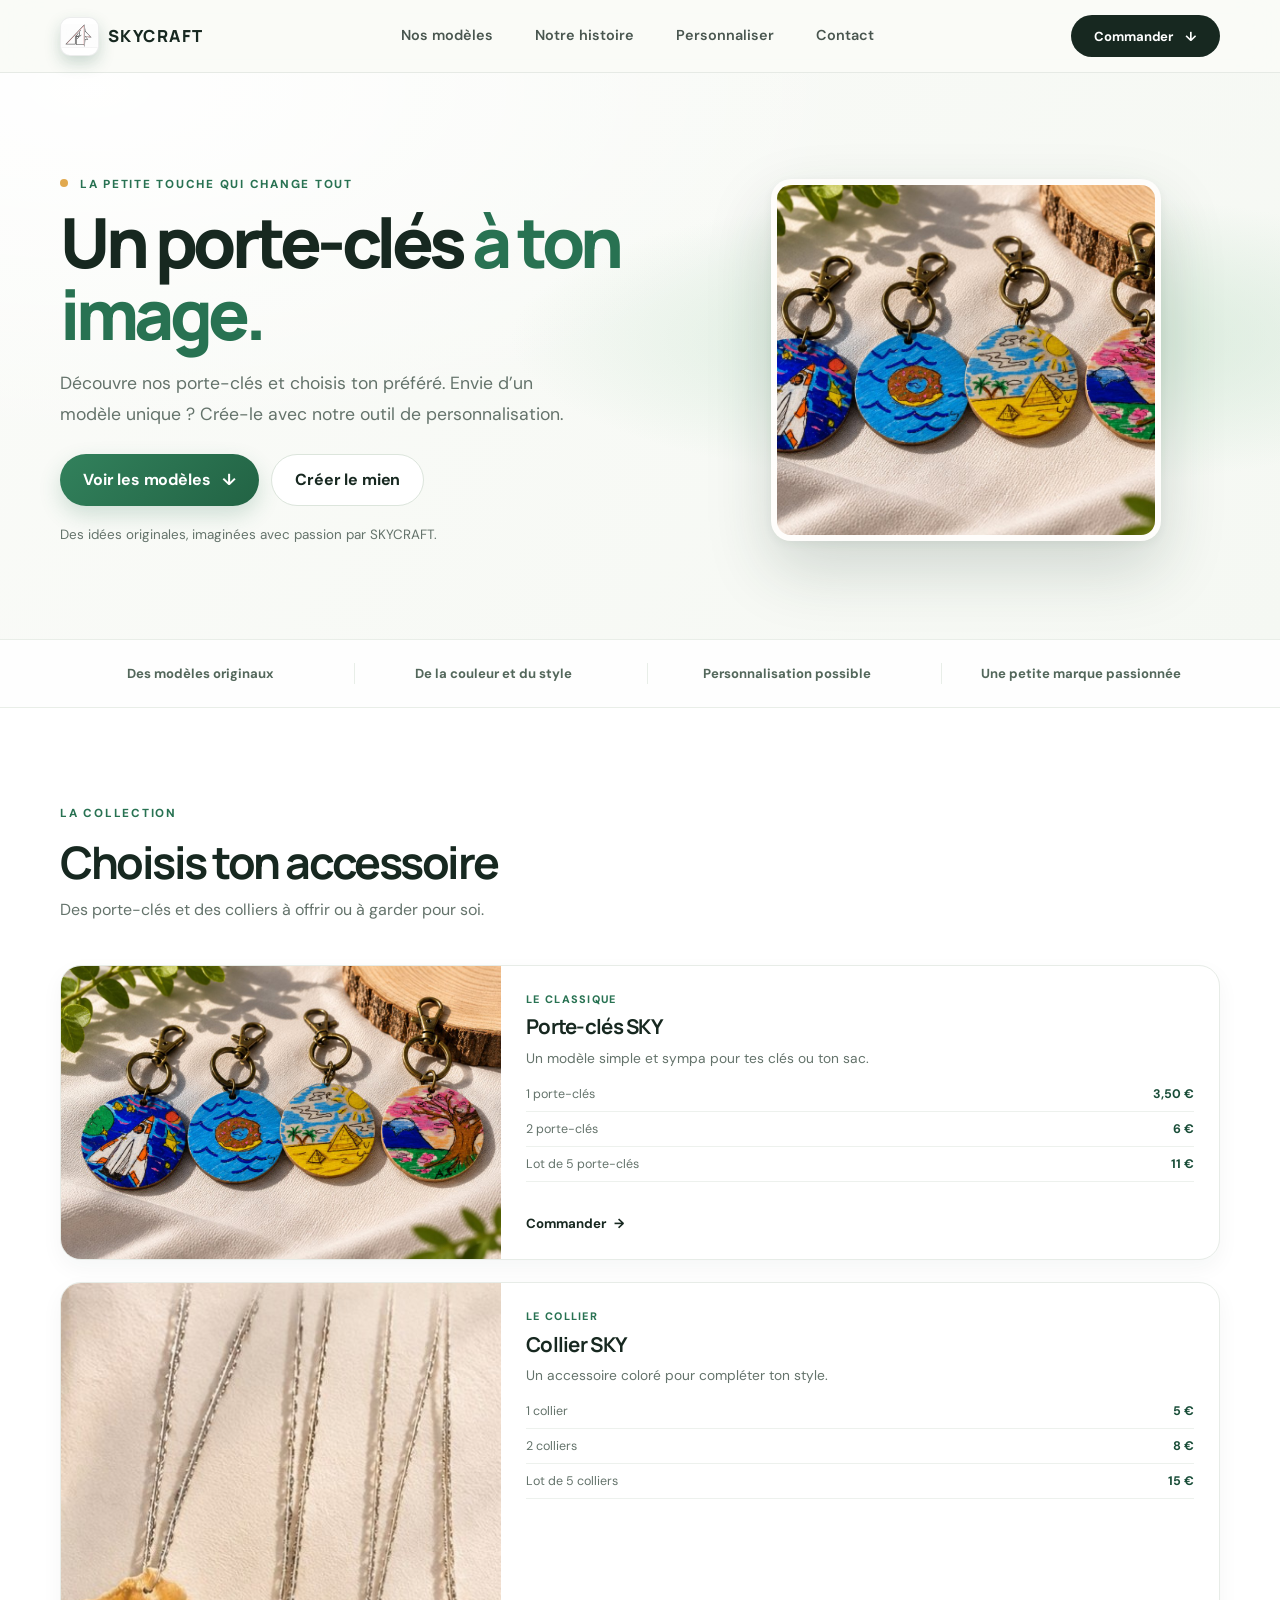
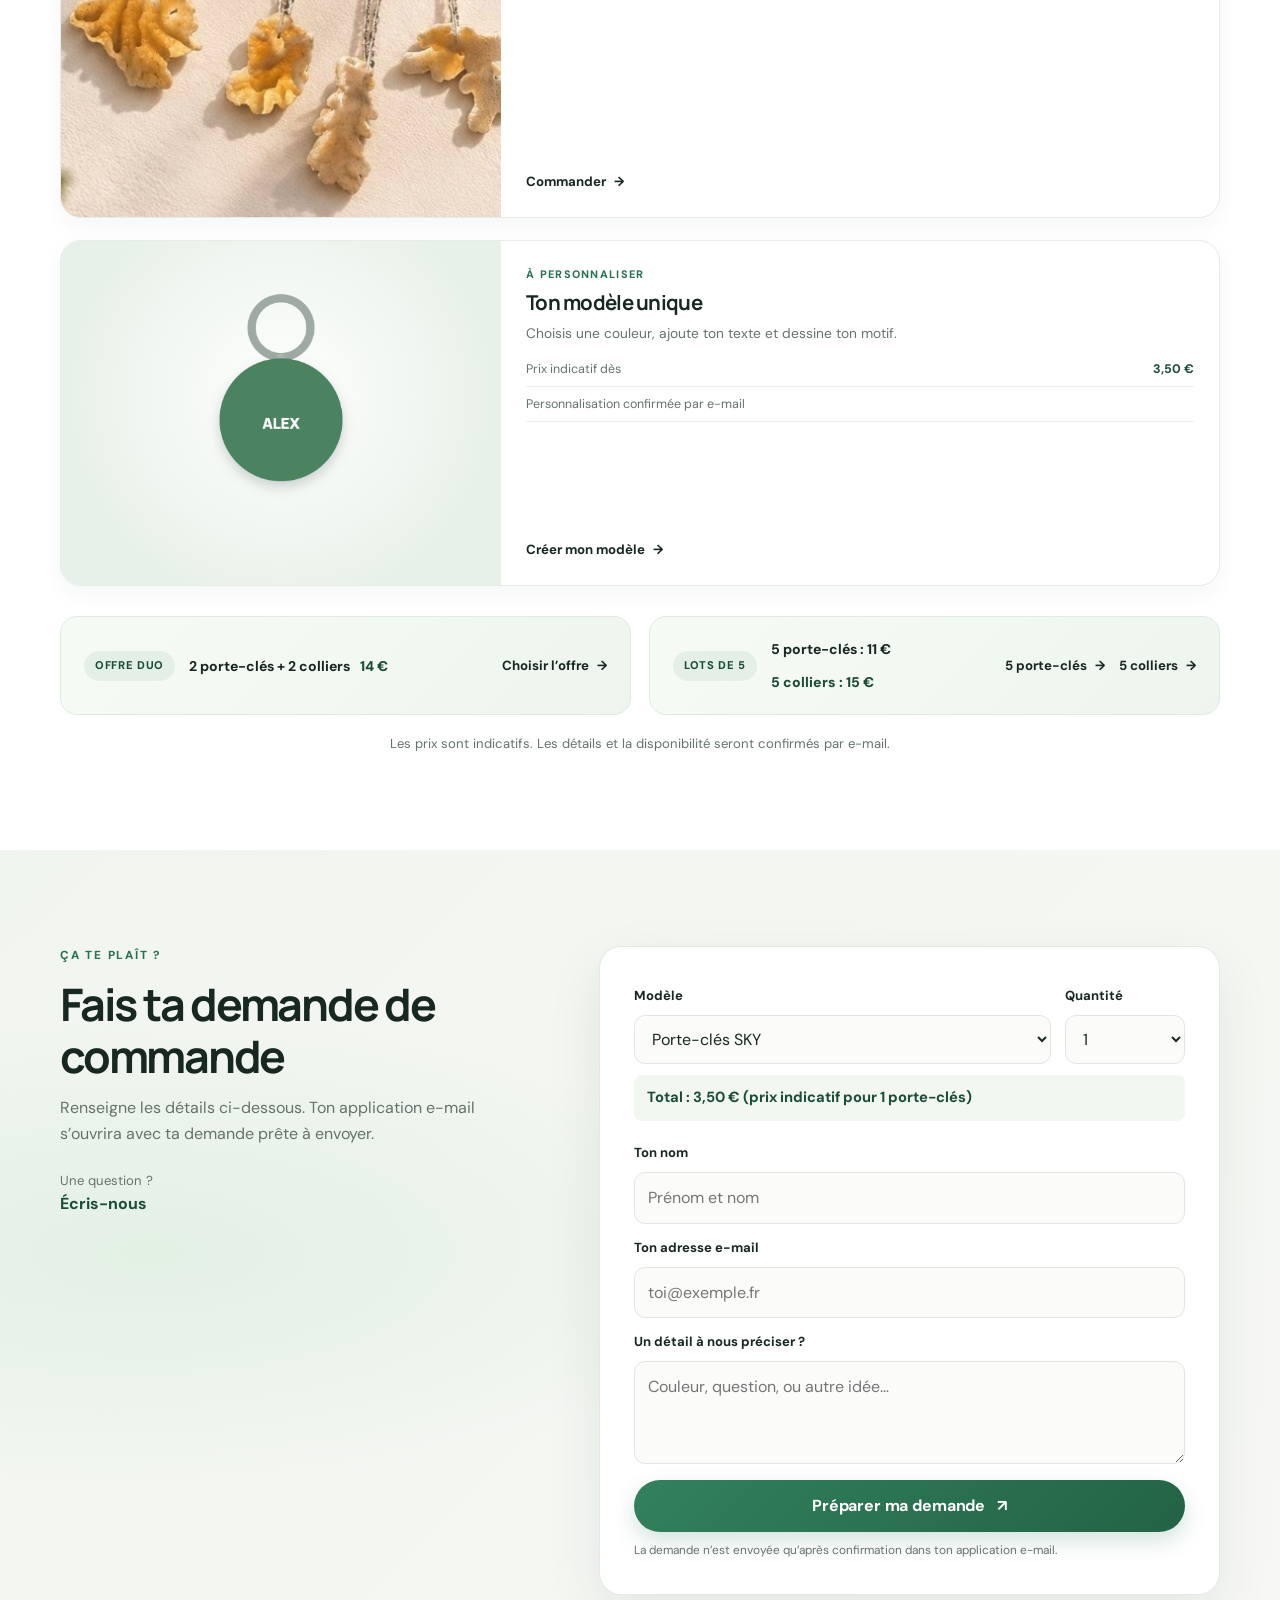
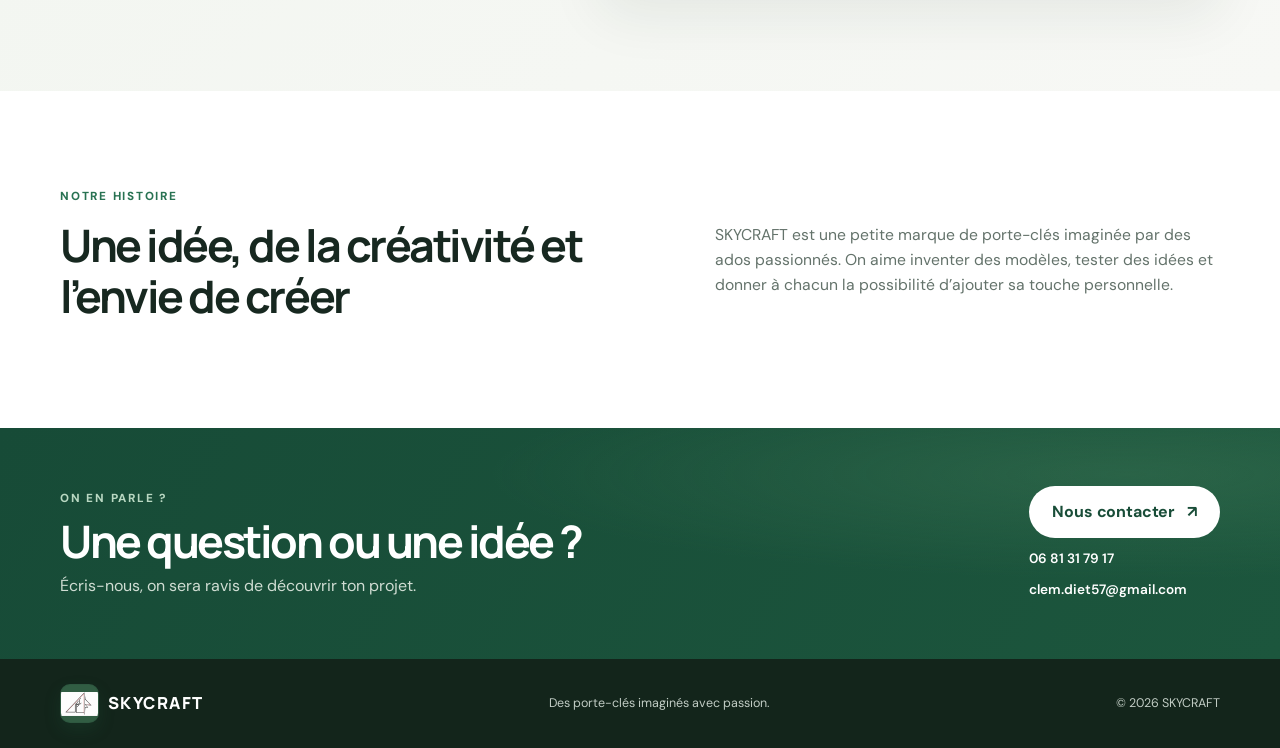
==== commit aa4413e3: "Fix image paths and improve HTML structure Updated image paths and fixed HTML structure." ====
--- a/index.html
+++ b/index.html
@@ -9,7 +9,7 @@
     />
     <meta name="theme-color" content="#f8f7f3" />
     <title>SKYCRAFT — Des porte-clés qui te ressemblent</title>
-    <link rel="icon" type="image/jpeg" href="images/logo-skycraft.jpeg" />
+    <link rel="icon" type="image/jpeg" href="logo-skycraft.jpeg" />
     <link rel="preconnect" href="https://fonts.googleapis.com" />
     <link rel="preconnect" href="https://fonts.gstatic.com" crossorigin />
     <link
@@ -22,7 +22,7 @@
     <header class="site-header">
       <div class="container nav-wrap">
         <a href="#top" class="brand" aria-label="Accueil SKYCRAFT">
-          <img class="brand-mark" src="images/logo-skycraft.jpeg" alt="" />
+          <img class="brand-mark" src="logo-skycraft.jpeg" alt="" />
           <span class="brand-name">SKYCRAFT</span>
         </a>
         <button class="nav-toggle" type="button" aria-label="Ouvrir le menu" aria-expanded="false">
@@ -57,7 +57,7 @@
             <p class="hero-note">Des idées originales, imaginées avec passion par SKYCRAFT.</p>
           </div>
           <div class="hero-art">
-            <img class="hero-brand-photo" src="images/porte-cles-artisanaux.jpg" alt="Porte-clés artisanaux colorés faits à la main" />
+            <img class="hero-brand-photo" src="porte-cles-artisanaux.jpg" alt="Porte-clés artisanaux colorés faits à la main" />
           </div>
         </div>
       </section>
@@ -81,7 +81,7 @@
           <div class="products-grid">
             <article class="product-card">
               <div class="product-art product-art-keychain">
-                <img src="images/porte-cles-artisanaux.jpg" alt="Porte-clés artisanaux colorés faits à la main" loading="lazy" />
+                <img src="porte-cles-artisanaux.jpg" alt="Porte-clés artisanaux colorés faits à la main" loading="lazy" />
               </div>
               <div class="product-info">
                 <p class="product-type">Le classique</p>
@@ -97,7 +97,7 @@
             </article>
             <article class="product-card">
               <div class="product-art product-art-necklace">
-                <img src="images/colliers-artisanaux.jpg" alt="Colliers faits main avec des pendentifs originaux" loading="lazy" />
+                <img src="colliers-artisanaux.jpg" alt="Colliers faits main avec des pendentifs originaux" loading="lazy" />
               </div>
               <div class="product-info">
                 <p class="product-type">Le collier</p>
@@ -113,7 +113,7 @@
             </article>
             <article class="product-card">
               <div class="product-art product-art-keychain product-art-custom">
-                <img src="images/exemple-personnalise.png" alt="Exemple de porte-clés personnalisé avec le prénom Alex" loading="lazy" />
+                <img src="exemple-personnalise.png" alt="Exemple de porte-clés personnalisé avec le prénom Alex" loading="lazy" />
               </div>
               <div class="product-info">
                 <p class="product-type">À personnaliser</p>
@@ -231,7 +231,7 @@
     <footer class="site-footer">
       <div class="container footer-inner">
         <a href="#top" class="brand" aria-label="Retour en haut — SKYCRAFT">
-          <img class="brand-mark" src="images/logo-skycraft.jpeg" alt="" />
+          <img class="brand-mark" src="logo-skycraft.jpeg" alt="" />
           <span class="brand-name">SKYCRAFT</span>
         </a>
         <p>Des porte-clés imaginés avec passion.</p>
